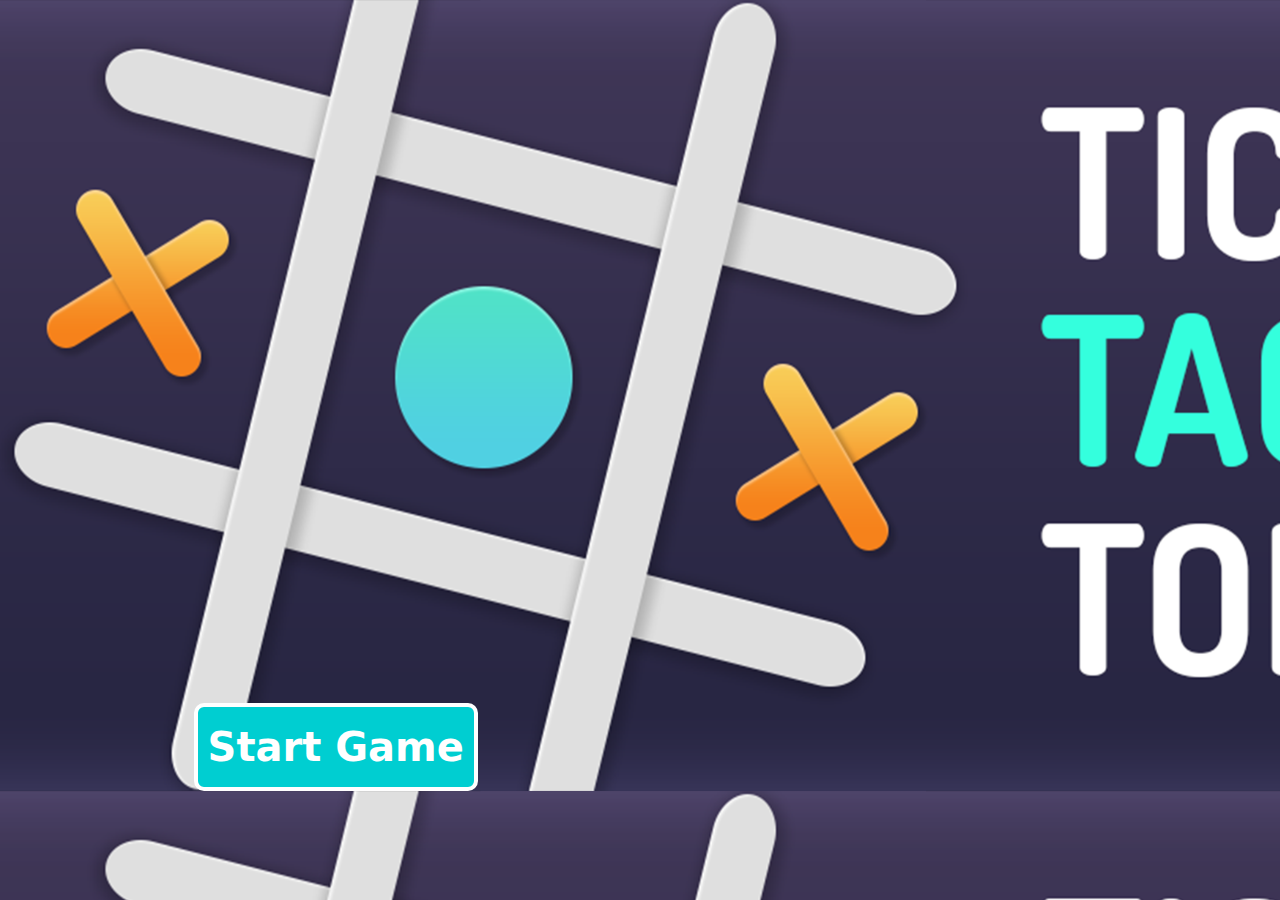
==== Tic-Tac-Toe/index.html @ 599d8ef6 "Designing-part" ====
<!DOCTYPE html>
<html>
<head>
  <meta charset="utf-8">
  <meta name="viewport" content="width=device-width, initial-scale=1">
  <title>Index page</title>
  <link rel="stylesheet" href="assets/css/indexcss.css">
  <link href="https://cdn.jsdelivr.net/npm/bootstrap@5.1.3/dist/css/bootstrap.min.css" rel="stylesheet">
  <script src="https://cdn.jsdelivr.net/npm/bootstrap@5.1.3/dist/js/bootstrap.bundle.min.js"></script>

</head>
<body>
  <div class="main_section">
    <div class="container">
      <button type="button" class="btn btn-circle " id="start" ><a href="mainpage.html">Start Game</a></button>
    </div>
  </div>
</body>
</html>
---- Tic-Tac-Toe/assets/css/indexcss.css ----
body {
  background-image: url('../images/back.png');/*//rgb(60,40,110)*/
  background-size: cover;
  /*background-position: center;*/
}
.main_section {
  height: 100%;
  width: 100%;
  text-align: left;
}
#start {
  box-sizing: border-box;
  border: 4px solid white;
  text-align: center;
  margin: 63% 0px 0px 10%;
  padding: 10px 10px 10px 10px;
  border-radius: 10px;
  color: white;
  font-size: 40px;
  font-weight: bolder;
  background-color:darkturquoise;
}
@keyframes pulse {
  0% {
    transform: scale(0.95);
    box-shadow: 0 0 0 0 rgba(192,192,192, 0.7);
  }

  50% {
    transform: scale(1);
    box-shadow: 0 0 0 10px rgba(192,192,192, 0.7);
  }

  100% {
    transform: scale(0.95);
    box-shadow: 0 0 0 0 rgba(192,192,192, 1);
  }
}
#start {
  box-shadow: 0 0 0 0 rgba(0, 0, 0, 1);
  transform: scale(1);
  animation: pulse 800ms infinite;
}
#start a {
  color: white;
  text-decoration: none;
}
#start a:hover {
  color: white;
}
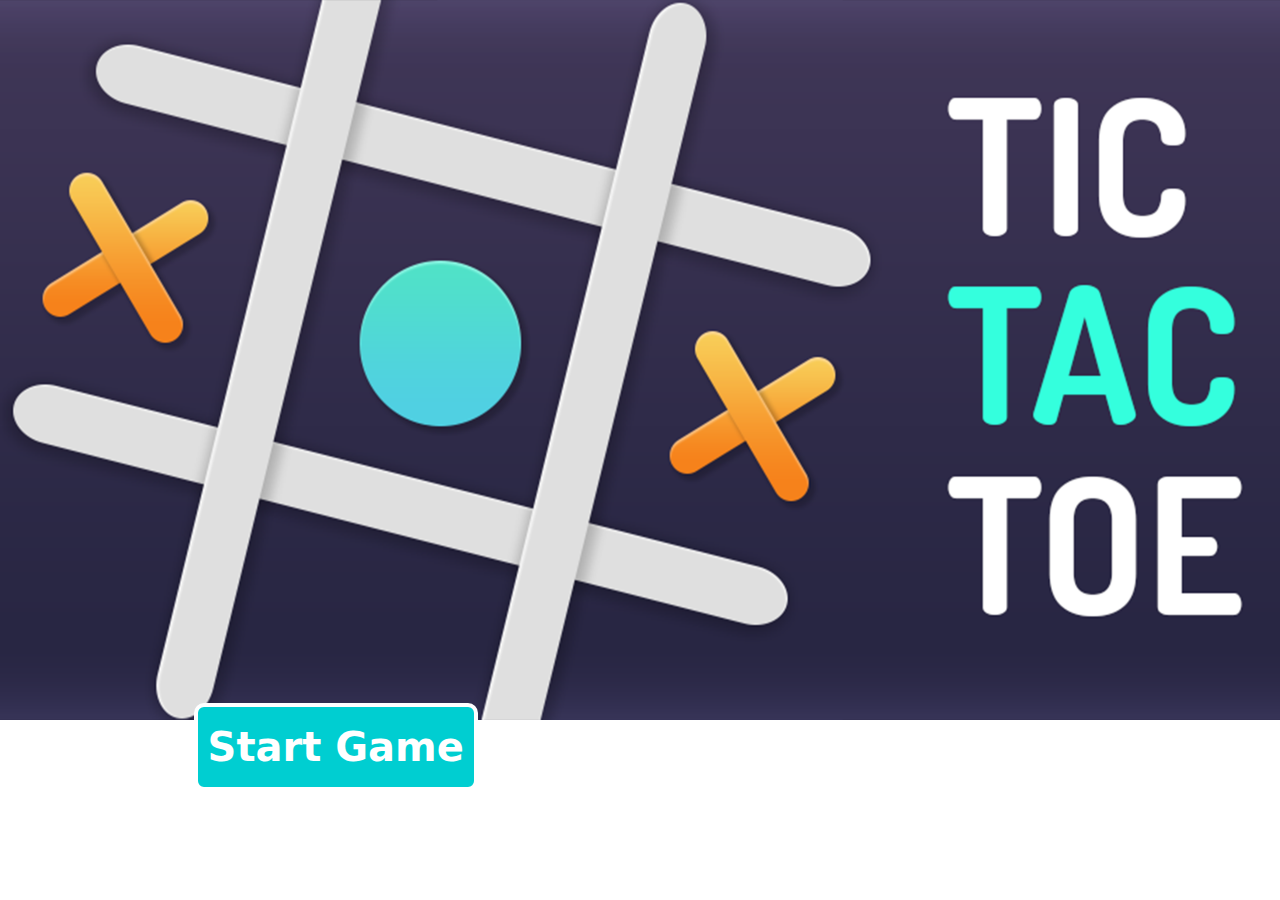
==== commit fc2e2a10: "Tic-Tac-Toe_Completed" ====
--- a/Tic-Tac-Toe/index.html
+++ b/Tic-Tac-Toe/index.html
@@ -12,7 +12,11 @@
 <body>
   <div class="main_section">
     <div class="container">
-      <button type="button" class="btn btn-circle " id="start" ><a href="mainpage.html">Start Game</a></button>
+      <div class="row ">
+        <div class="col-12">
+          <button type="button" class="btn " id="start" ><a href="select.html">Start Game</a></button>
+        </div>
+      </div>
     </div>
   </div>
 </body>
--- a/Tic-Tac-Toe/assets/css/indexcss.css
+++ b/Tic-Tac-Toe/assets/css/indexcss.css
@@ -2,6 +2,10 @@
   background-image: url('../images/back.png');/*//rgb(60,40,110)*/
   background-size: cover;
   /*background-position: center;*/
+  background-repeat: no-repeat;
+  height: 100%;
+  width: 100%;
+  position: fixed;
 }
 .main_section {
   height: 100%;
